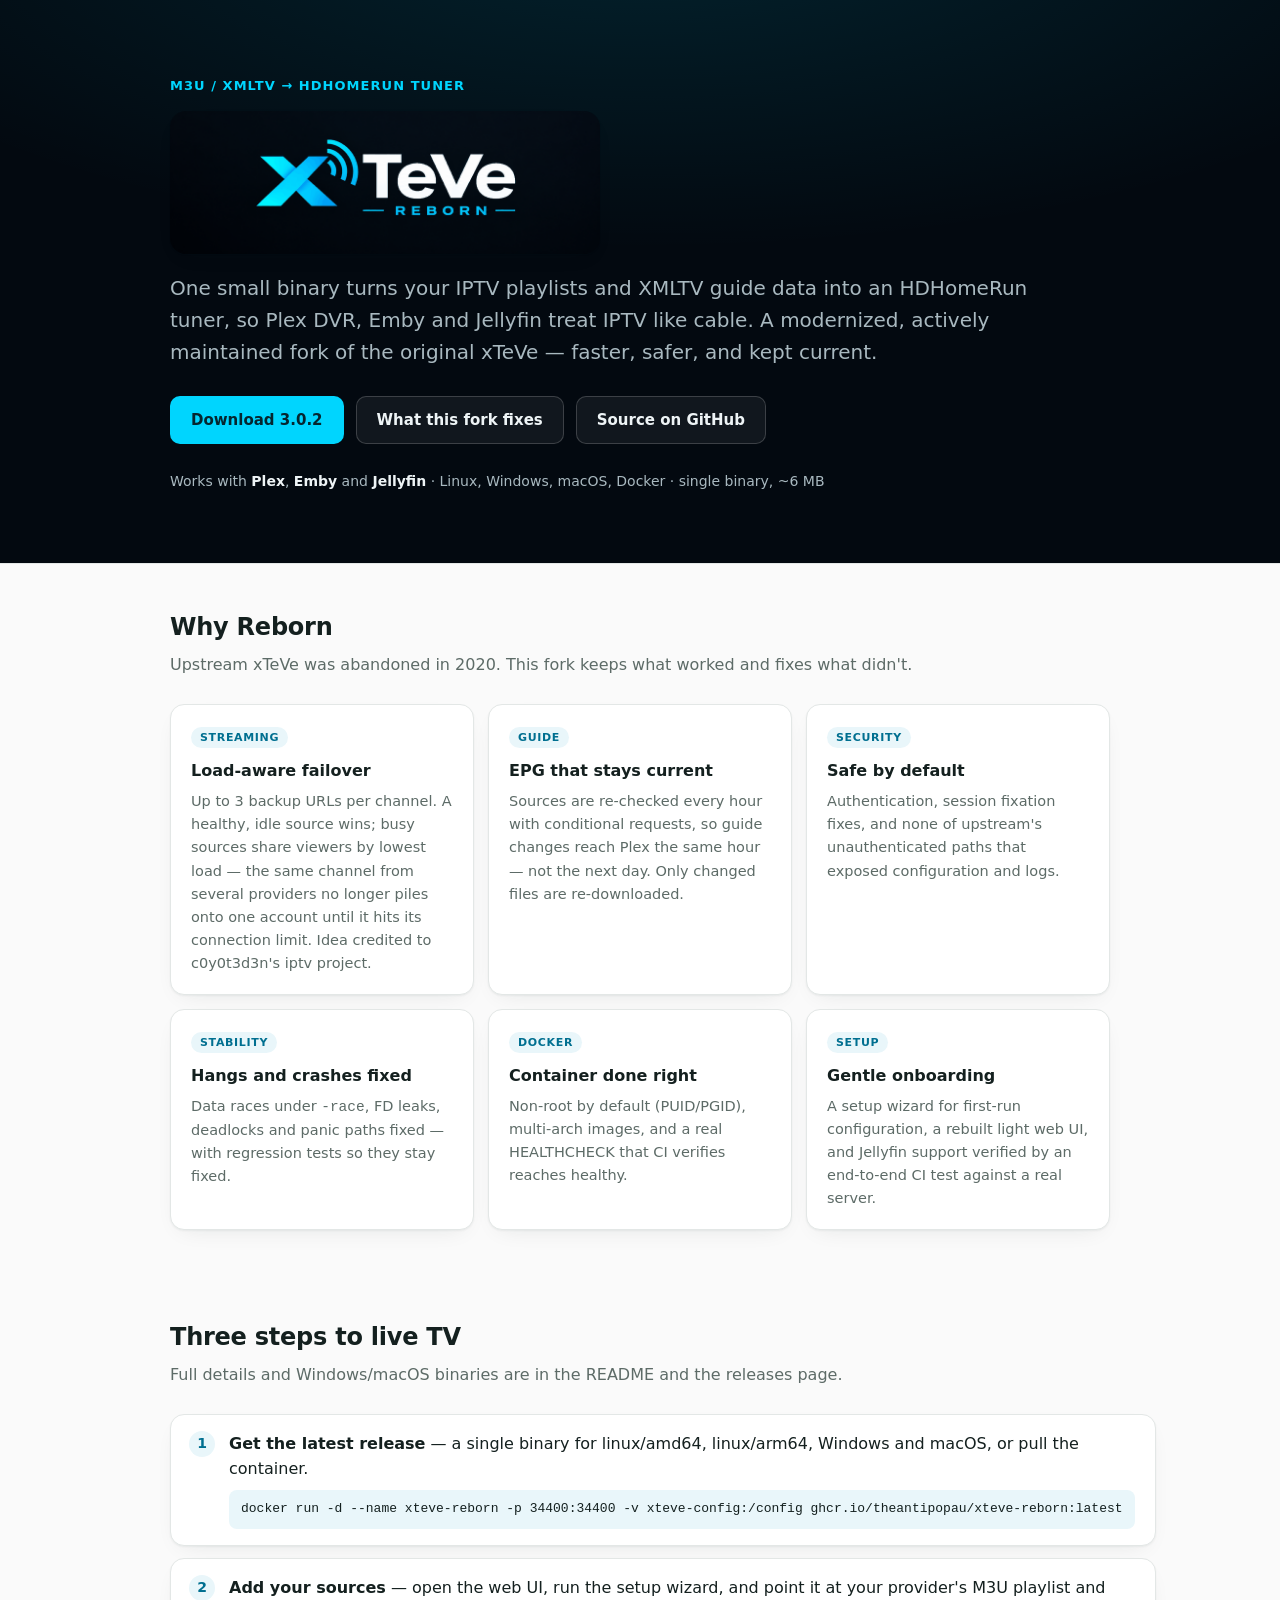
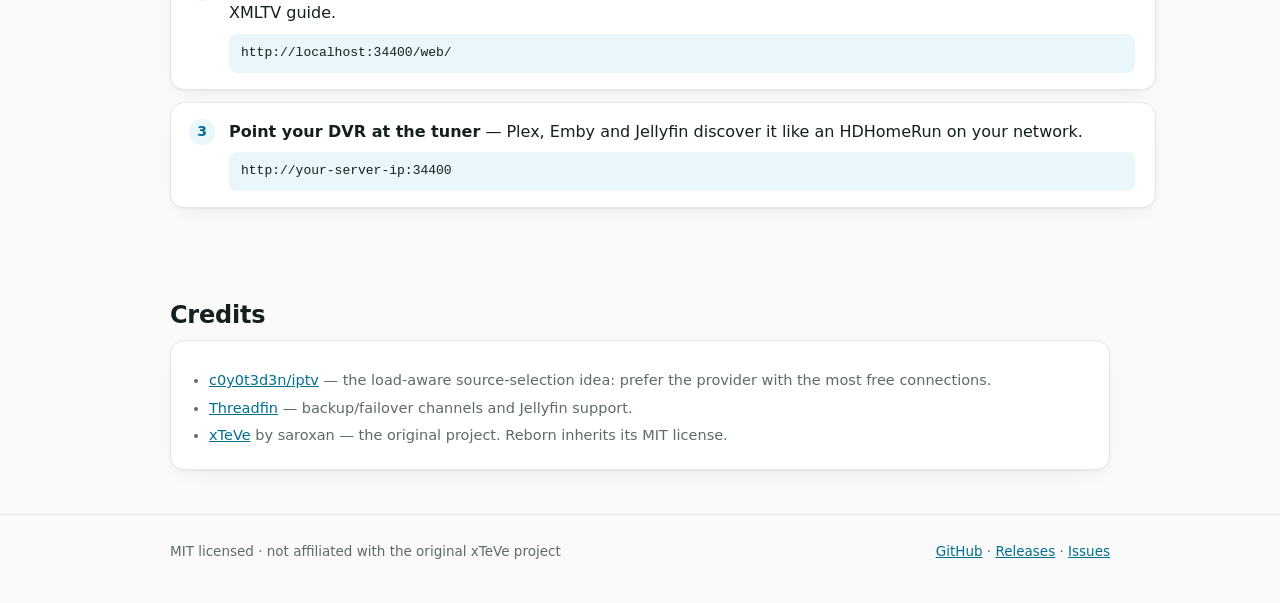
==== docs/index.html @ b5a09df3 "Add a project website, assert Docker health in CI, document the batch A self-contained static page u" ====
<!DOCTYPE html>
<html lang="en">
<head>
<meta charset="utf-8">
<meta name="viewport" content="width=device-width, initial-scale=1">
<title>xTeVe Reborn — IPTV tuner proxy for Plex, Emby &amp; Jellyfin</title>
<meta name="description" content="A modernized, actively maintained fork of xTeVe. Turns M3U playlists and XMLTV guide data into an HDHomeRun tuner for Plex DVR, Emby and Jellyfin Live TV.">
<link rel="icon" href="data:image/svg+xml,%3Csvg xmlns='http://www.w3.org/2000/svg' viewBox='0 0 32 32'%3E%3Crect width='32' height='32' rx='7' fill='%232e7d5b'/%3E%3Cpath d='M16 7a9 9 0 0 1 9 9h-3a6 6 0 0 0-6-6v-3zm0 5a4 4 0 0 1 4 4h-3a1 1 0 0 0-1-1v-3zm-1.5 4.5a1.5 1.5 0 1 1 3 0c0 .9-.6 1.3-1 1.8-.3.4-.5.9-.5 1.7h-1c0-1.1.3-1.7.7-2.2.3-.4.8-.8.8-1.3a1.5 1.5 0 0 0-2 0z' fill='%23fff'/%3E%3C/svg%3E">
<style>
  :root {
    --bg: #fafafa;
    --panel: #ffffff;
    --ink: #14201f;
    --muted: #5d6b67;
    --line: #e3e7e6;
    --accent: #006f90;
    --accent-bright: #00d5fe;
    --accent-ink: #05262f;
    --soft: #e9f6fa;
    --navy: #030910;
    --shadow: 0 1px 2px rgba(20, 32, 31, .05), 0 8px 24px -12px rgba(20, 32, 31, .12);
  }
  @media (prefers-color-scheme: dark) {
    :root {
      --bg: #0b1013;
      --panel: #131b1f;
      --ink: #e8ecea;
      --muted: #94a5a0;
      --line: #243137;
      --accent: #4ddcf9;
      --accent-bright: #00d5fe;
      --accent-ink: #062730;
      --soft: #10242b;
      --navy: #030910;
      --shadow: 0 1px 2px rgba(0, 0, 0, .4), 0 8px 24px -12px rgba(0, 0, 0, .5);
    }
  }
  * { box-sizing: border-box; }
  html { scroll-behavior: smooth; }
  body {
    margin: 0;
    font-family: system-ui, -apple-system, "Segoe UI", Roboto, sans-serif;
    background: var(--bg);
    color: var(--ink);
    line-height: 1.6;
  }
  .wrap { max-width: 980px; margin: 0 auto; padding: 0 20px; }
  a { color: var(--accent); }

  header.site {
    padding: 72px 0 56px;
    background:
      radial-gradient(900px 340px at 50% -90px, rgba(0, 213, 254, .13), transparent),
      var(--navy);
    border-bottom: 1px solid var(--line);
    color: #eef4f6;
  }
  header.site .kicker { color: var(--accent-bright); }
  header.site .lede { color: #a9b9c0; }
  header.site .clients { color: #a9b9c0; }
  header.site .clients strong { color: #eef4f6; }
  header.site .btn.ghost {
    background: rgba(255, 255, 255, .06);
    color: #eef4f6;
    border-color: rgba(255, 255, 255, .18);
  }
  .kicker {
    display: inline-block;
    font-size: 13px;
    letter-spacing: .08em;
    text-transform: uppercase;
    color: var(--accent);
    margin-bottom: 14px;
    font-weight: 600;
  }
  .logo-h1 { margin: 0 0 18px; }
  .logo { display: block; width: min(430px, 86vw); height: auto; border-radius: 16px; box-shadow: var(--shadow); }
  .lede { font-size: clamp(17px, 2.4vw, 20px); color: var(--muted); max-width: 46em; margin: 0 0 28px; }
  .cta { display: flex; flex-wrap: wrap; gap: 12px; }
  .btn {
    display: inline-block; padding: 11px 20px; border-radius: 10px;
    font-weight: 600; text-decoration: none; font-size: 15px;
    border: 1px solid var(--line);
  }
  .btn.primary { background: var(--accent-bright); color: var(--accent-ink); border-color: transparent; }
  .btn.primary:hover { filter: brightness(1.06); }
  .btn.ghost { background: var(--panel); color: var(--ink); }
  .btn:hover { transform: translateY(-1px); }
  .clients { margin-top: 26px; font-size: 14px; color: var(--muted); }
  .clients strong { color: var(--ink); }

  section { padding: 44px 0; }
  h2 { font-size: 24px; margin: 0 0 6px; letter-spacing: -.01em; }
  .sub { color: var(--muted); margin: 0 0 26px; }

  .grid { display: grid; grid-template-columns: repeat(auto-fit, minmax(270px, 1fr)); gap: 14px; }
  .card {
    background: var(--panel); border: 1px solid var(--line); border-radius: 14px;
    padding: 18px 20px; box-shadow: var(--shadow);
  }
  .card h3 { margin: 0 0 6px; font-size: 16px; }
  .card p { margin: 0; font-size: 14.5px; color: var(--muted); }
  .card .tag {
    display: inline-block; font-size: 11px; font-weight: 700; letter-spacing: .06em;
    text-transform: uppercase; color: var(--accent); background: var(--soft);
    border-radius: 999px; padding: 2px 9px; margin-bottom: 10px;
  }

  ol.steps { margin: 0; padding: 0; list-style: none; display: grid; gap: 12px; counter-reset: step; }
  ol.steps li {
    counter-increment: step; background: var(--panel); border: 1px solid var(--line);
    border-radius: 14px; padding: 16px 20px 16px 58px; position: relative; box-shadow: var(--shadow);
  }
  ol.steps li::before {
    content: counter(step); position: absolute; left: 18px; top: 16px;
    width: 26px; height: 26px; border-radius: 50%; background: var(--soft);
    color: var(--accent); font-weight: 700; font-size: 14px;
    display: grid; place-items: center;
  }
  ol.steps code {
    display: block; margin-top: 8px; padding: 9px 12px; border-radius: 8px;
    background: var(--soft); font-size: 13px; overflow-x: auto; white-space: pre;
    font-family: ui-monospace, SFMono-Regular, Menlo, Consolas, monospace;
  }

  .credits { font-size: 14.5px; color: var(--muted); }
  .credits ul { margin: 10px 0 0; padding-left: 18px; }
  .credits li { margin: 4px 0; }

  footer.site {
    border-top: 1px solid var(--line); padding: 26px 0 40px;
    font-size: 13.5px; color: var(--muted);
  }
  footer.site .wrap { display: flex; flex-wrap: wrap; gap: 12px; justify-content: space-between; }
</style>
</head>
<body>

<header class="site">
  <div class="wrap">
    <span class="kicker">M3U / XMLTV &rarr; HDHomeRun tuner</span>
    <h1 class="logo-h1"><img class="logo" src="[data-uri]" alt="xTeVe Reborn" width="880" height="294"></h1>
    <p class="lede">
      One small binary turns your IPTV playlists and XMLTV guide data into an HDHomeRun tuner,
      so Plex DVR, Emby and Jellyfin treat IPTV like cable. A modernized, actively maintained
      fork of the original xTeVe — faster, safer, and kept current.
    </p>
    <div class="cta">
      <a class="btn primary" href="https://github.com/theantipopau/xteve-reborn/releases">Download 3.0.2</a>
      <a class="btn ghost" href="https://github.com/theantipopau/xteve-reborn#highlights-what-this-fork-fixes-or-adds-over-upstream-xteve">What this fork fixes</a>
      <a class="btn ghost" href="https://github.com/theantipopau/xteve-reborn">Source on GitHub</a>
    </div>
    <p class="clients">Works with <strong>Plex</strong>, <strong>Emby</strong> and <strong>Jellyfin</strong> · Linux, Windows, macOS, Docker · single binary, ~6&nbsp;MB</p>
  </div>
</header>

<section id="features">
  <div class="wrap">
    <h2>Why Reborn</h2>
    <p class="sub">Upstream xTeVe was abandoned in 2020. This fork keeps what worked and fixes what didn't.</p>
    <div class="grid">
      <div class="card"><span class="tag">Streaming</span>
        <h3>Load-aware failover</h3>
        <p>Up to 3 backup URLs per channel. A healthy, idle source wins; busy sources share viewers by
        lowest load — the same channel from several providers no longer piles onto one account until
        it hits its connection limit. Idea credited to c0y0t3d3n's iptv project.</p>
      </div>
      <div class="card"><span class="tag">Guide</span>
        <h3>EPG that stays current</h3>
        <p>Sources are re-checked every hour with conditional requests, so guide changes reach Plex
        the same hour — not the next day. Only changed files are re-downloaded.</p>
      </div>
      <div class="card"><span class="tag">Security</span>
        <h3>Safe by default</h3>
        <p>Authentication, session fixation fixes, and none of upstream's unauthenticated paths that
        exposed configuration and logs.</p>
      </div>
      <div class="card"><span class="tag">Stability</span>
        <h3>Hangs and crashes fixed</h3>
        <p>Data races under <code>-race</code>, FD leaks, deadlocks and panic paths fixed — with
        regression tests so they stay fixed.</p>
      </div>
      <div class="card"><span class="tag">Docker</span>
        <h3>Container done right</h3>
        <p>Non-root by default (PUID/PGID), multi-arch images, and a real HEALTHCHECK that CI
        verifies reaches healthy.</p>
      </div>
      <div class="card"><span class="tag">Setup</span>
        <h3>Gentle onboarding</h3>
        <p>A setup wizard for first-run configuration, a rebuilt light web UI, and Jellyfin support
        verified by an end-to-end CI test against a real server.</p>
      </div>
    </div>
  </div>
</section>

<section id="quickstart">
  <div class="wrap">
    <h2>Three steps to live TV</h2>
    <p class="sub">Full details and Windows/macOS binaries are in the README and the releases page.</p>
    <ol class="steps">
      <li>
        <strong>Get the latest release</strong> — a single binary for linux/amd64, linux/arm64,
        Windows and macOS, or pull the container.
        <code>docker run -d --name xteve-reborn -p 34400:34400 -v xteve-config:/config ghcr.io/theantipopau/xteve-reborn:latest</code>
      </li>
      <li>
        <strong>Add your sources</strong> — open the web UI, run the setup wizard, and point it at
        your provider's M3U playlist and XMLTV guide.
        <code>http://localhost:34400/web/</code>
      </li>
      <li>
        <strong>Point your DVR at the tuner</strong> — Plex, Emby and Jellyfin discover it like an
        HDHomeRun on your network.
        <code>http://your-server-ip:34400</code>
      </li>
    </ol>
  </div>
</section>

<section id="credits">
  <div class="wrap">
    <h2>Credits</h2>
    <div class="credits card">
      <ul>
        <li><a href="https://github.com/c0y0t3d3n/iptv">c0y0t3d3n/iptv</a> — the load-aware
          source-selection idea: prefer the provider with the most free connections.</li>
        <li><a href="https://github.com/Threadfin/Threadfin">Threadfin</a> — backup/failover
          channels and Jellyfin support.</li>
        <li><a href="https://github.com/xteve-project/xteve">xTeVe</a> by saroxan — the original
          project. Reborn inherits its MIT license.</li>
      </ul>
    </div>
  </div>
</section>

<footer class="site">
  <div class="wrap">
    <span>MIT licensed · not affiliated with the original xTeVe project</span>
    <span><a href="https://github.com/theantipopau/xteve-reborn">GitHub</a> ·
      <a href="https://github.com/theantipopau/xteve-reborn/releases">Releases</a> ·
      <a href="https://github.com/theantipopau/xteve-reborn/issues">Issues</a></span>
  </div>
</footer>

</body>
</html>
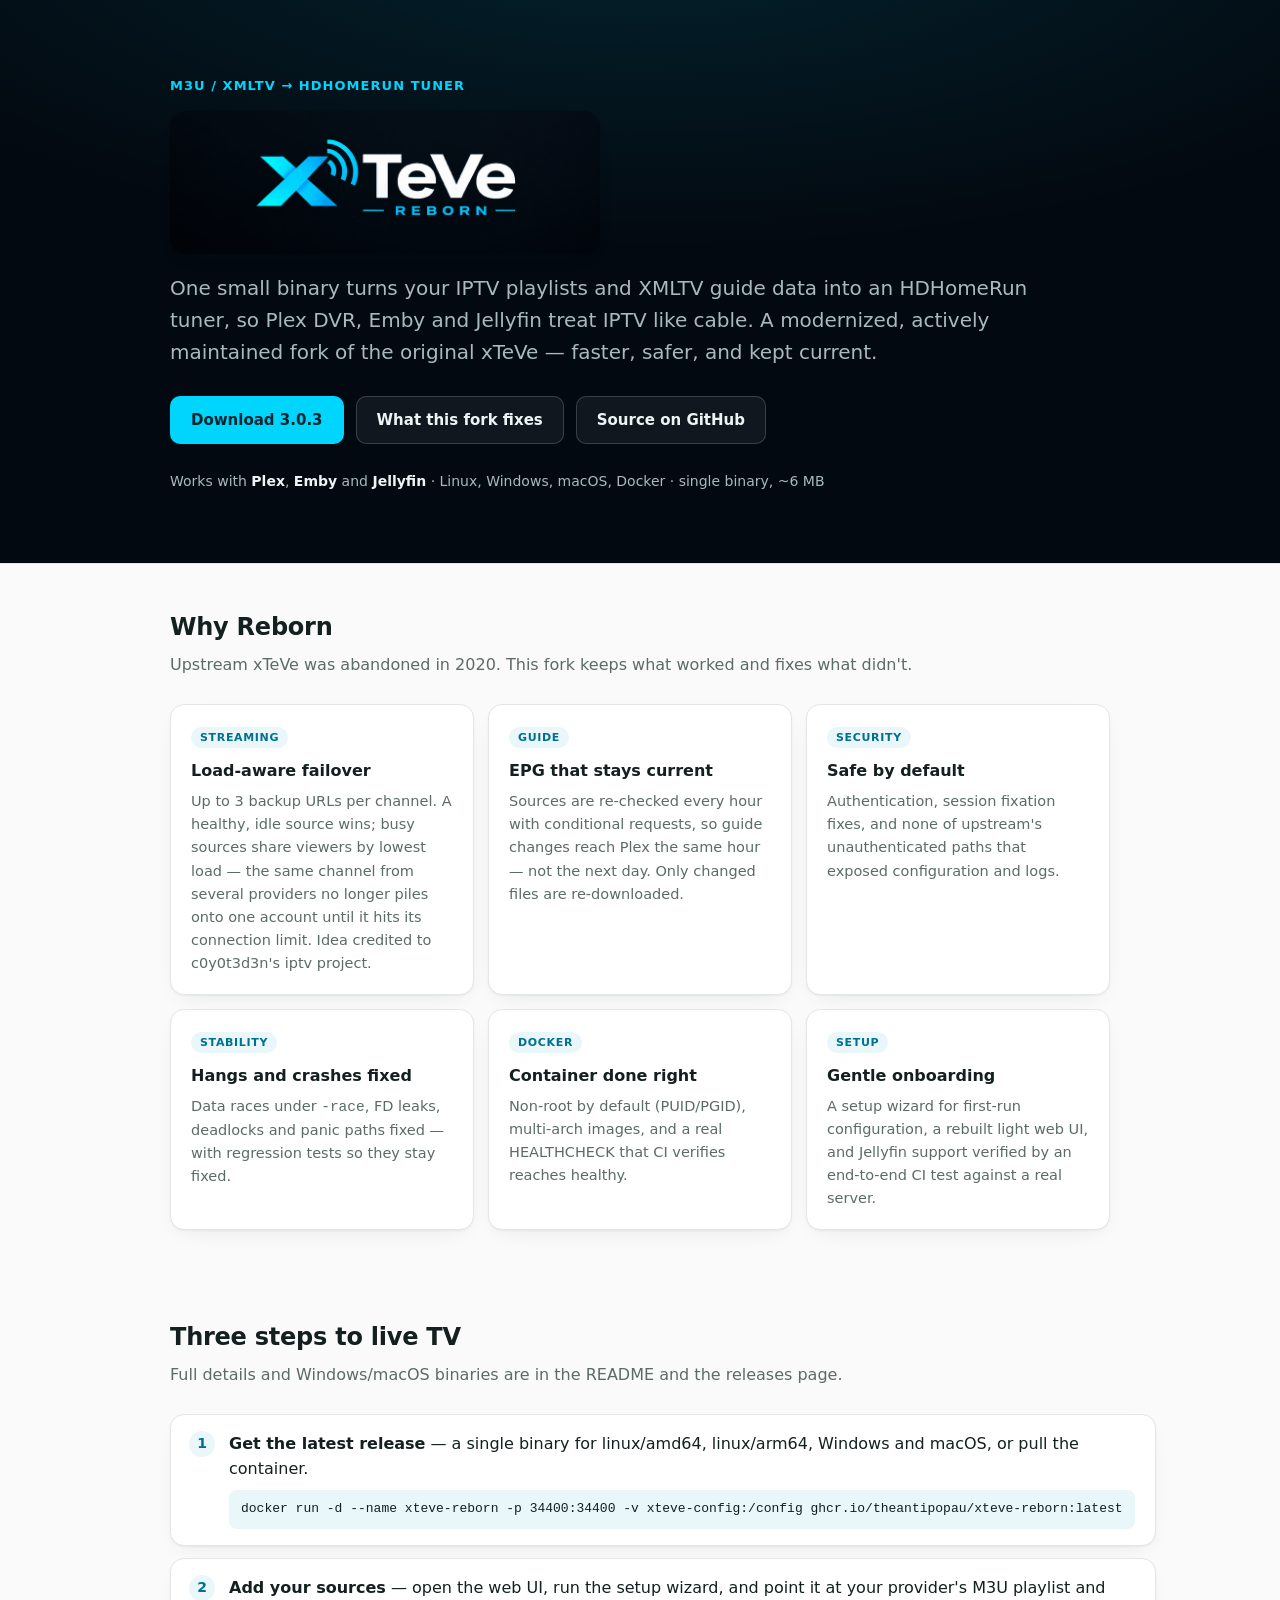
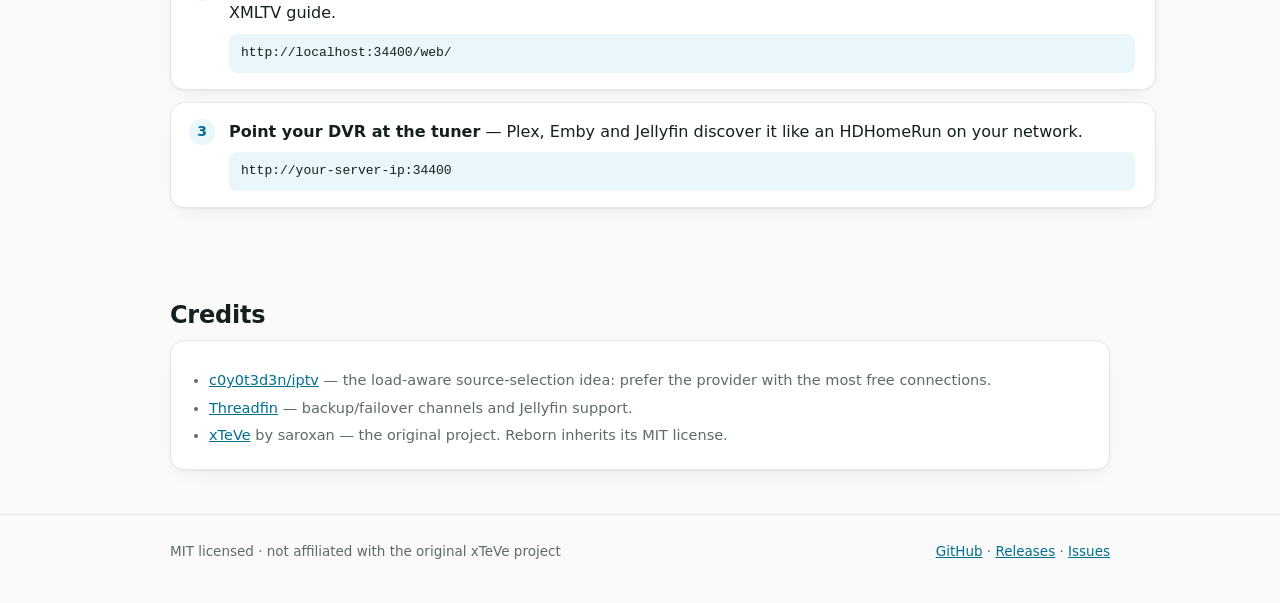
==== commit ae550b7d: "3.0.3: auto-fill backups across providers, stream-coverage E2E, release prep One dashboard action fi" ====
--- a/docs/index.html
+++ b/docs/index.html
@@ -146,7 +146,7 @@
       fork of the original xTeVe — faster, safer, and kept current.
     </p>
     <div class="cta">
-      <a class="btn primary" href="https://github.com/theantipopau/xteve-reborn/releases">Download 3.0.2</a>
+      <a class="btn primary" href="https://github.com/theantipopau/xteve-reborn/releases">Download 3.0.3</a>
       <a class="btn ghost" href="https://github.com/theantipopau/xteve-reborn#highlights-what-this-fork-fixes-or-adds-over-upstream-xteve">What this fork fixes</a>
       <a class="btn ghost" href="https://github.com/theantipopau/xteve-reborn">Source on GitHub</a>
     </div>
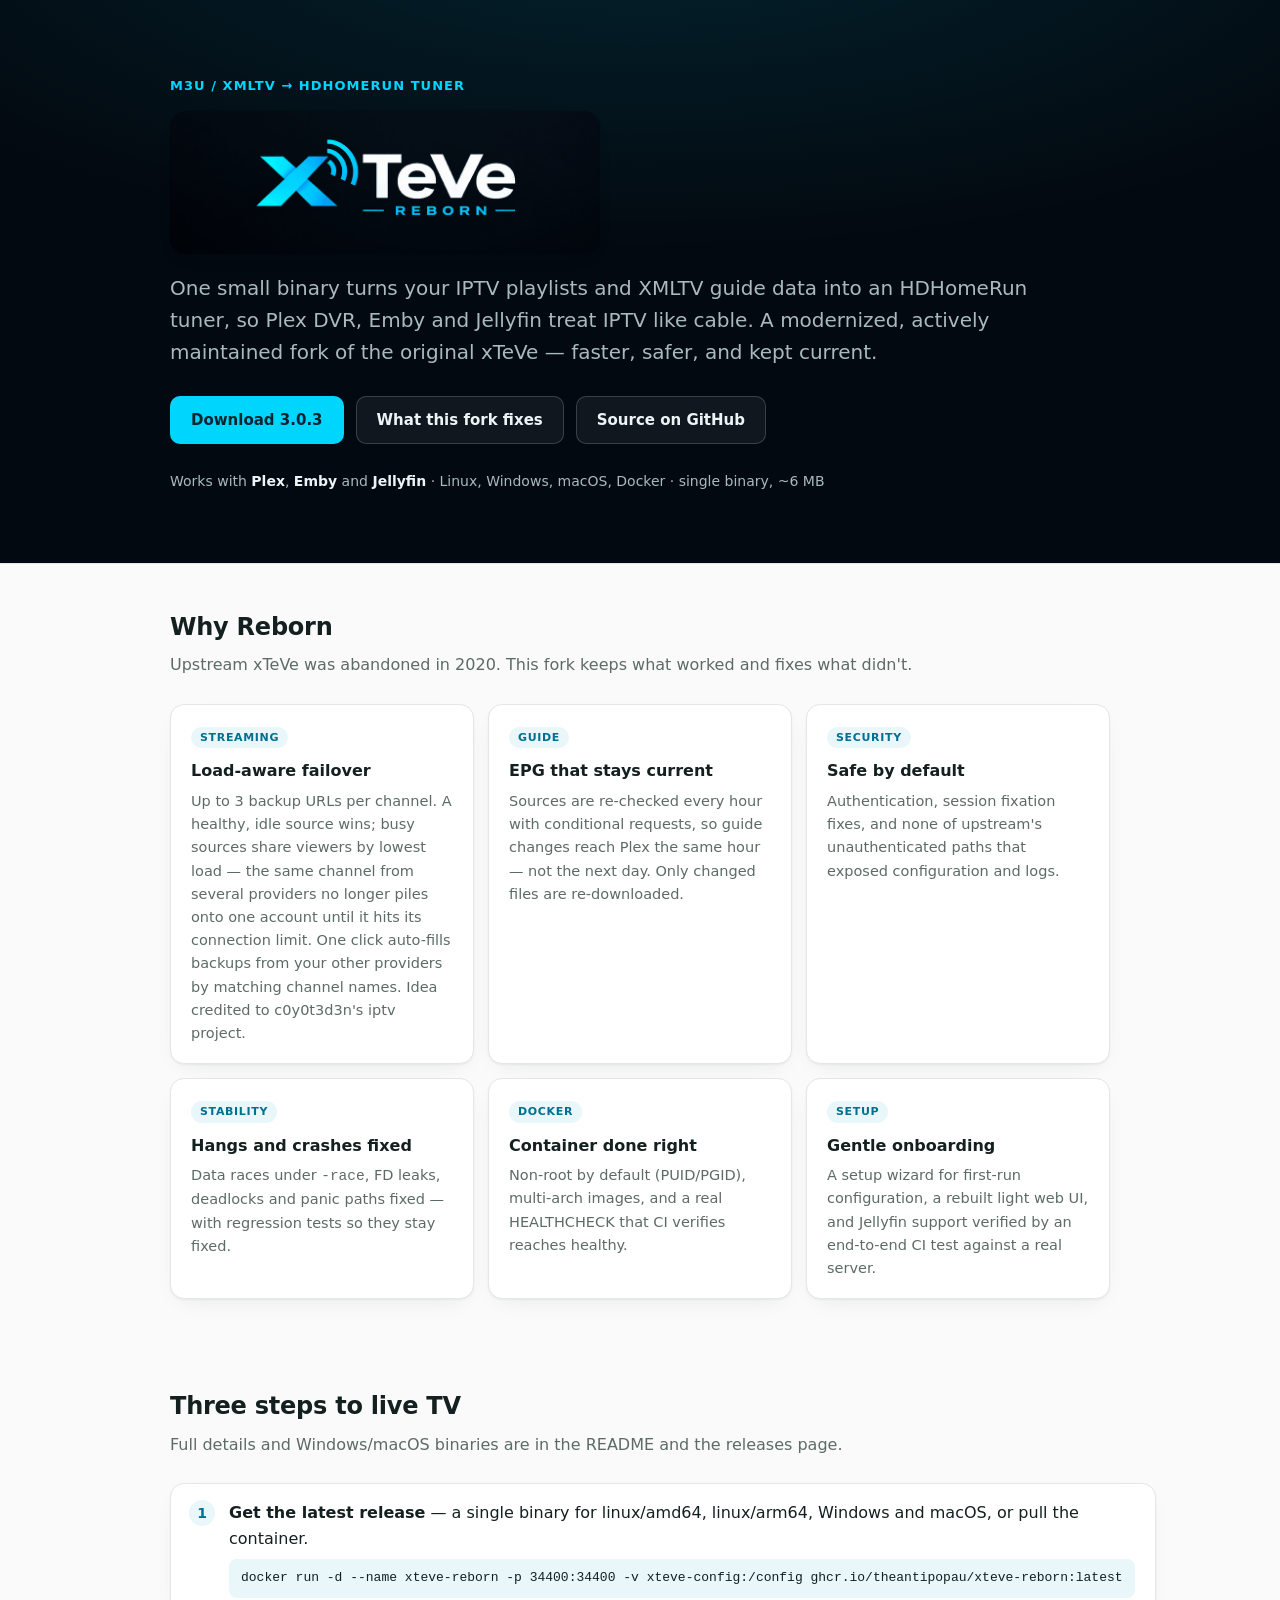
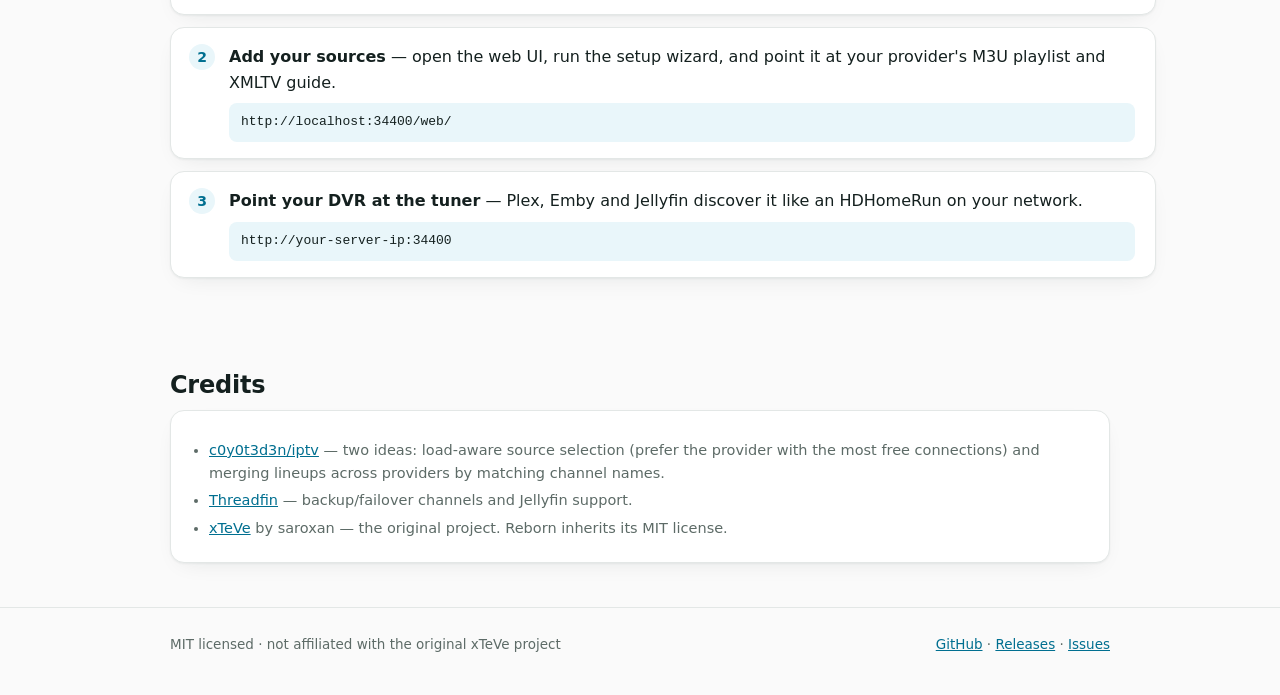
==== commit 625990c2: "Mark 3.0.3 released in the changelog, widen the c0y0t3d3n credit The changelog section now records t" ====
--- a/docs/index.html
+++ b/docs/index.html
@@ -163,7 +163,8 @@
         <h3>Load-aware failover</h3>
         <p>Up to 3 backup URLs per channel. A healthy, idle source wins; busy sources share viewers by
         lowest load — the same channel from several providers no longer piles onto one account until
-        it hits its connection limit. Idea credited to c0y0t3d3n's iptv project.</p>
+        it hits its connection limit. One click auto-fills backups from your other providers by
+        matching channel names. Idea credited to c0y0t3d3n's iptv project.</p>
       </div>
       <div class="card"><span class="tag">Guide</span>
         <h3>EPG that stays current</h3>
@@ -223,8 +224,9 @@
     <h2>Credits</h2>
     <div class="credits card">
       <ul>
-        <li><a href="https://github.com/c0y0t3d3n/iptv">c0y0t3d3n/iptv</a> — the load-aware
-          source-selection idea: prefer the provider with the most free connections.</li>
+        <li><a href="https://github.com/c0y0t3d3n/iptv">c0y0t3d3n/iptv</a> — two ideas: load-aware
+          source selection (prefer the provider with the most free connections) and merging lineups
+          across providers by matching channel names.</li>
         <li><a href="https://github.com/Threadfin/Threadfin">Threadfin</a> — backup/failover
           channels and Jellyfin support.</li>
         <li><a href="https://github.com/xteve-project/xteve">xTeVe</a> by saroxan — the original
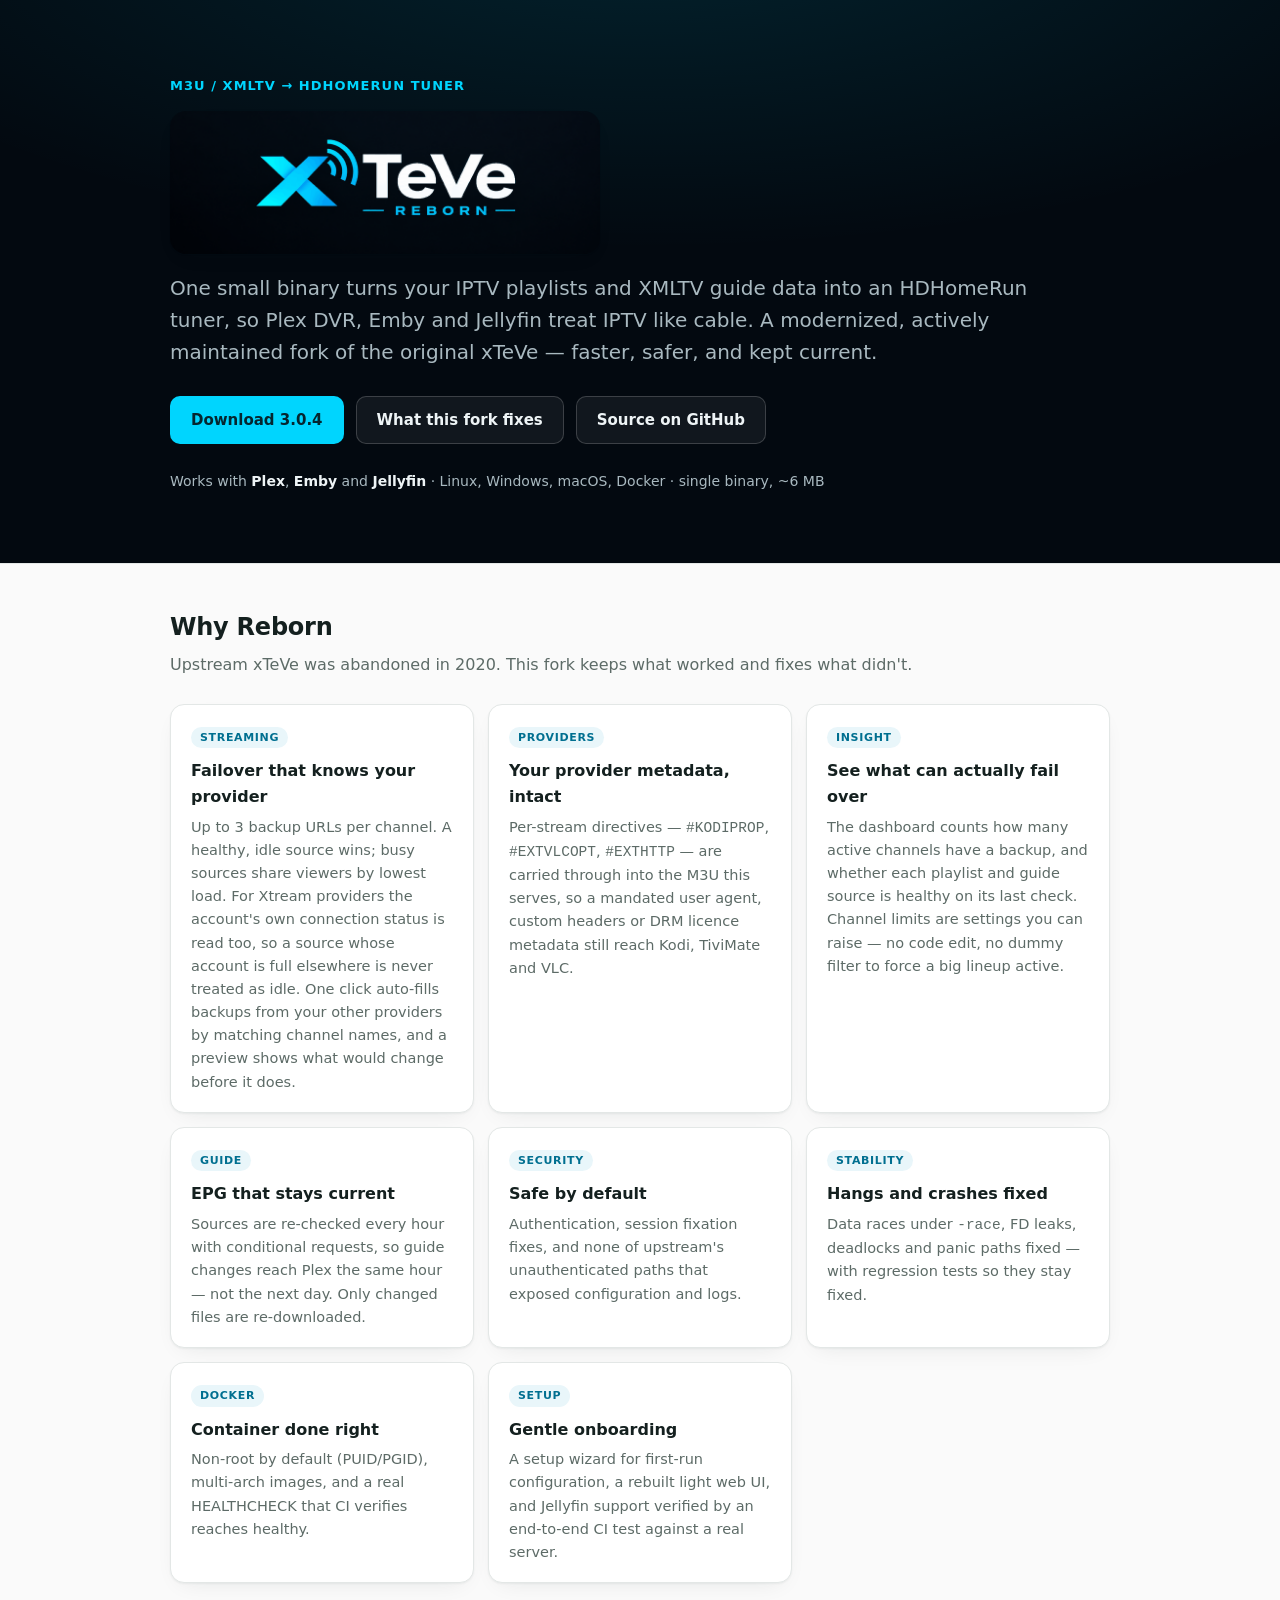
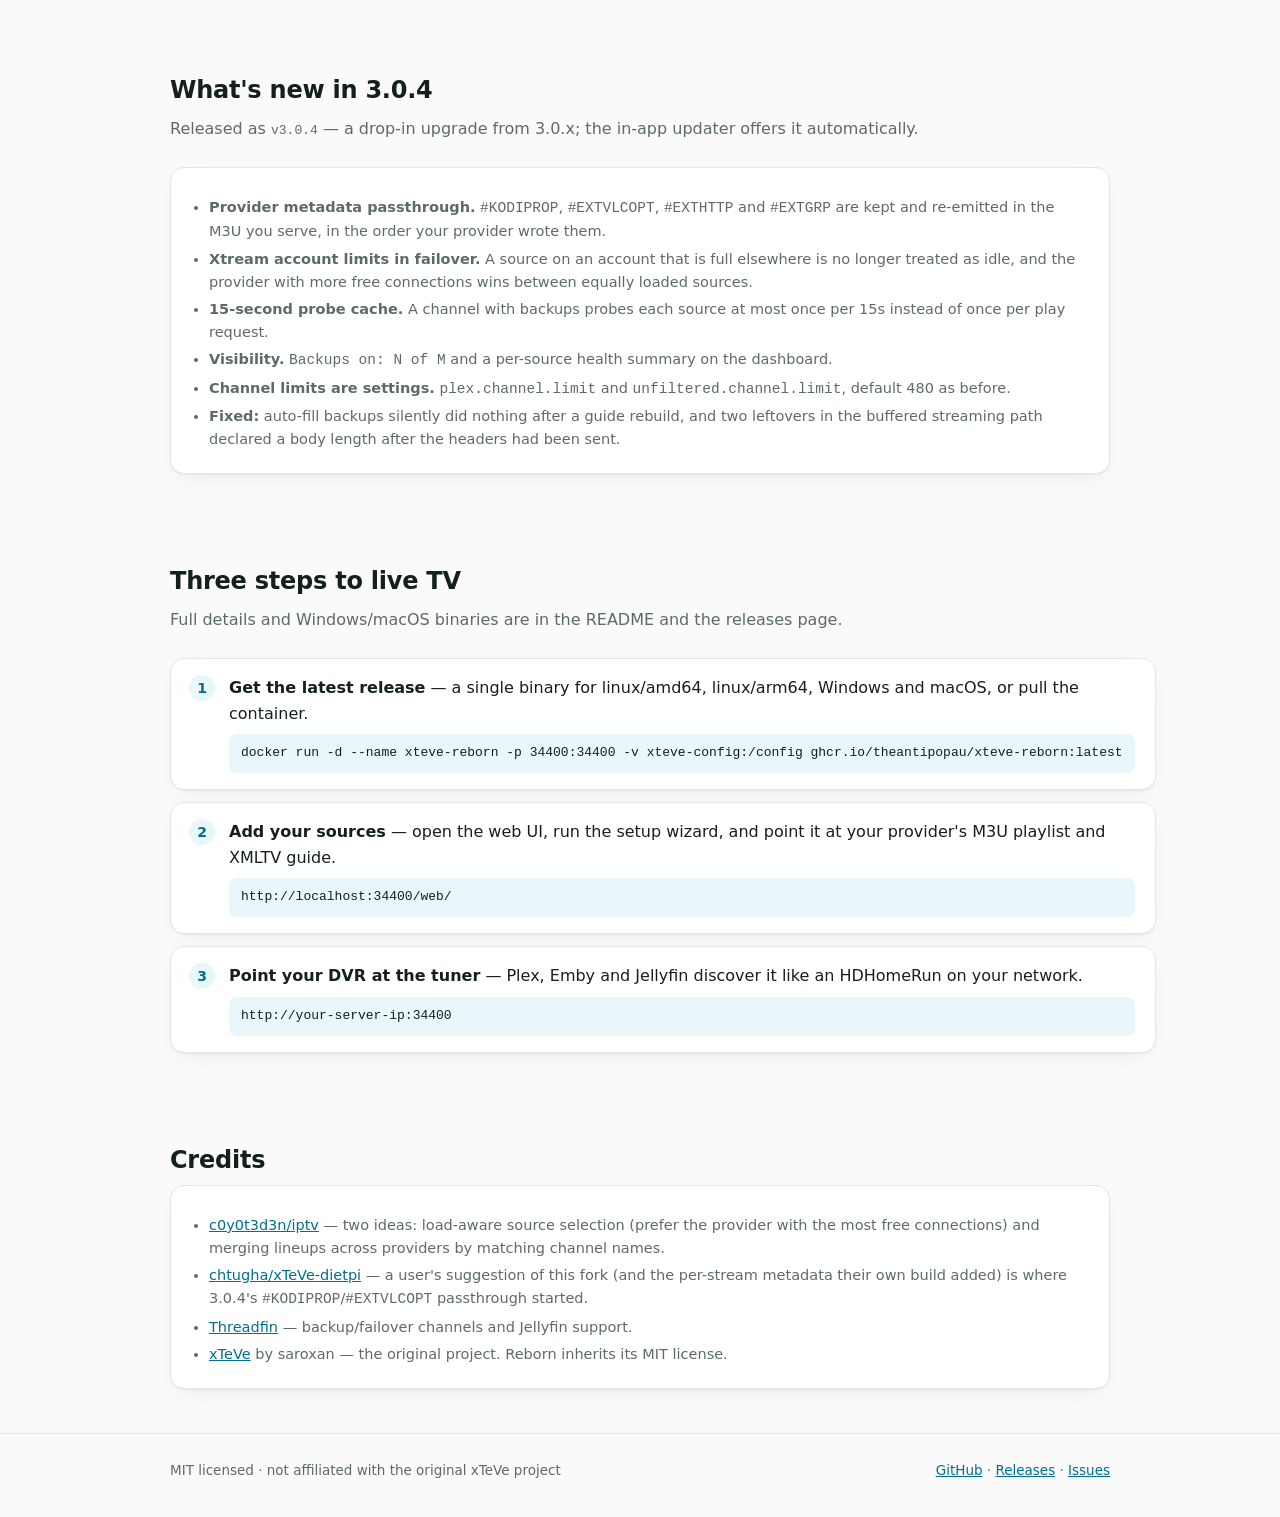
==== commit 1b1b3ce5: "3.0.4: provider metadata passthrough, Xtream-aware failover, visibility Per-stream directives (#KODI" ====
--- a/docs/index.html
+++ b/docs/index.html
@@ -146,7 +146,7 @@
       fork of the original xTeVe — faster, safer, and kept current.
     </p>
     <div class="cta">
-      <a class="btn primary" href="https://github.com/theantipopau/xteve-reborn/releases">Download 3.0.3</a>
+      <a class="btn primary" href="https://github.com/theantipopau/xteve-reborn/releases/latest">Download 3.0.4</a>
       <a class="btn ghost" href="https://github.com/theantipopau/xteve-reborn#highlights-what-this-fork-fixes-or-adds-over-upstream-xteve">What this fork fixes</a>
       <a class="btn ghost" href="https://github.com/theantipopau/xteve-reborn">Source on GitHub</a>
     </div>
@@ -160,11 +160,23 @@
     <p class="sub">Upstream xTeVe was abandoned in 2020. This fork keeps what worked and fixes what didn't.</p>
     <div class="grid">
       <div class="card"><span class="tag">Streaming</span>
-        <h3>Load-aware failover</h3>
+        <h3>Failover that knows your provider</h3>
         <p>Up to 3 backup URLs per channel. A healthy, idle source wins; busy sources share viewers by
-        lowest load — the same channel from several providers no longer piles onto one account until
-        it hits its connection limit. One click auto-fills backups from your other providers by
-        matching channel names. Idea credited to c0y0t3d3n's iptv project.</p>
+        lowest load. For Xtream providers the account's own connection status is read too, so a source
+        whose account is full elsewhere is never treated as idle. One click auto-fills backups from your
+        other providers by matching channel names, and a preview shows what would change before it does.</p>
+      </div>
+      <div class="card"><span class="tag">Providers</span>
+        <h3>Your provider metadata, intact</h3>
+        <p>Per-stream directives — <code>#KODIPROP</code>, <code>#EXTVLCOPT</code>,
+        <code>#EXTHTTP</code> — are carried through into the M3U this serves, so a mandated user agent,
+        custom headers or DRM licence metadata still reach Kodi, TiviMate and VLC.</p>
+      </div>
+      <div class="card"><span class="tag">Insight</span>
+        <h3>See what can actually fail over</h3>
+        <p>The dashboard counts how many active channels have a backup, and whether each playlist and
+        guide source is healthy on its last check. Channel limits are settings you can raise — no code
+        edit, no dummy filter to force a big lineup active.</p>
       </div>
       <div class="card"><span class="tag">Guide</span>
         <h3>EPG that stays current</h3>
@@ -191,6 +203,33 @@
         <p>A setup wizard for first-run configuration, a rebuilt light web UI, and Jellyfin support
         verified by an end-to-end CI test against a real server.</p>
       </div>
+    </div>
+  </div>
+</section>
+
+<section id="whatsnew">
+  <div class="wrap">
+    <h2>What's new in 3.0.4</h2>
+    <p class="sub">Released as <code>v3.0.4</code> — a drop-in upgrade from 3.0.x; the in-app updater offers
+    it automatically.</p>
+    <div class="credits card">
+      <ul>
+        <li><strong>Provider metadata passthrough.</strong> <code>#KODIPROP</code>,
+          <code>#EXTVLCOPT</code>, <code>#EXTHTTP</code> and <code>#EXTGRP</code> are kept and
+          re-emitted in the M3U you serve, in the order your provider wrote them.</li>
+        <li><strong>Xtream account limits in failover.</strong> A source on an account that is full
+          elsewhere is no longer treated as idle, and the provider with more free connections wins
+          between equally loaded sources.</li>
+        <li><strong>15-second probe cache.</strong> A channel with backups probes each source at most
+          once per 15s instead of once per play request.</li>
+        <li><strong>Visibility.</strong> <code>Backups on: N of M</code> and a per-source health
+          summary on the dashboard.</li>
+        <li><strong>Channel limits are settings.</strong> <code>plex.channel.limit</code> and
+          <code>unfiltered.channel.limit</code>, default 480 as before.</li>
+        <li><strong>Fixed:</strong> auto-fill backups silently did nothing after a guide rebuild, and
+          two leftovers in the buffered streaming path declared a body length after the headers had
+          been sent.</li>
+      </ul>
     </div>
   </div>
 </section>
@@ -227,6 +266,9 @@
         <li><a href="https://github.com/c0y0t3d3n/iptv">c0y0t3d3n/iptv</a> — two ideas: load-aware
           source selection (prefer the provider with the most free connections) and merging lineups
           across providers by matching channel names.</li>
+        <li><a href="https://github.com/chtugha/xTeVe-dietpi">chtugha/xTeVe-dietpi</a> — a user's
+          suggestion of this fork (and the per-stream metadata their own build added) is where 3.0.4's
+          <code>#KODIPROP</code>/<code>#EXTVLCOPT</code> passthrough started.</li>
         <li><a href="https://github.com/Threadfin/Threadfin">Threadfin</a> — backup/failover
           channels and Jellyfin support.</li>
         <li><a href="https://github.com/xteve-project/xteve">xTeVe</a> by saroxan — the original
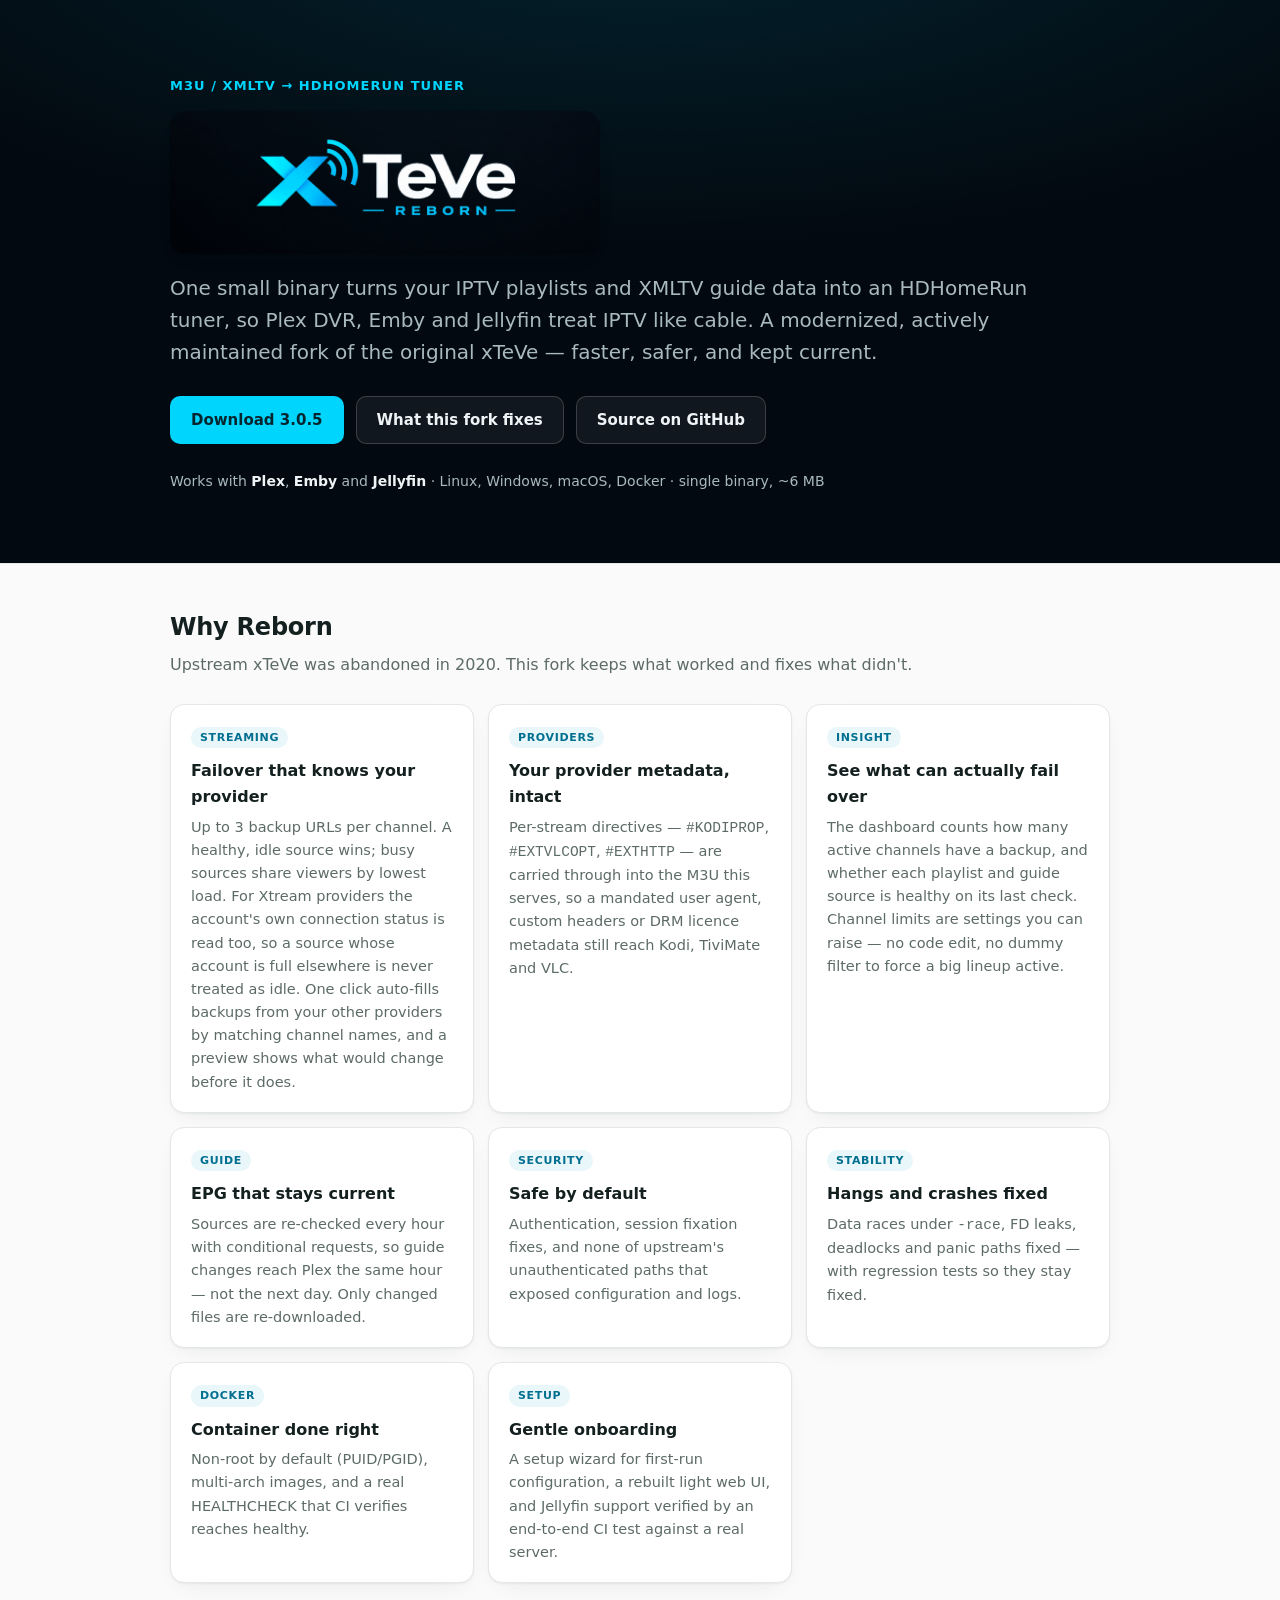
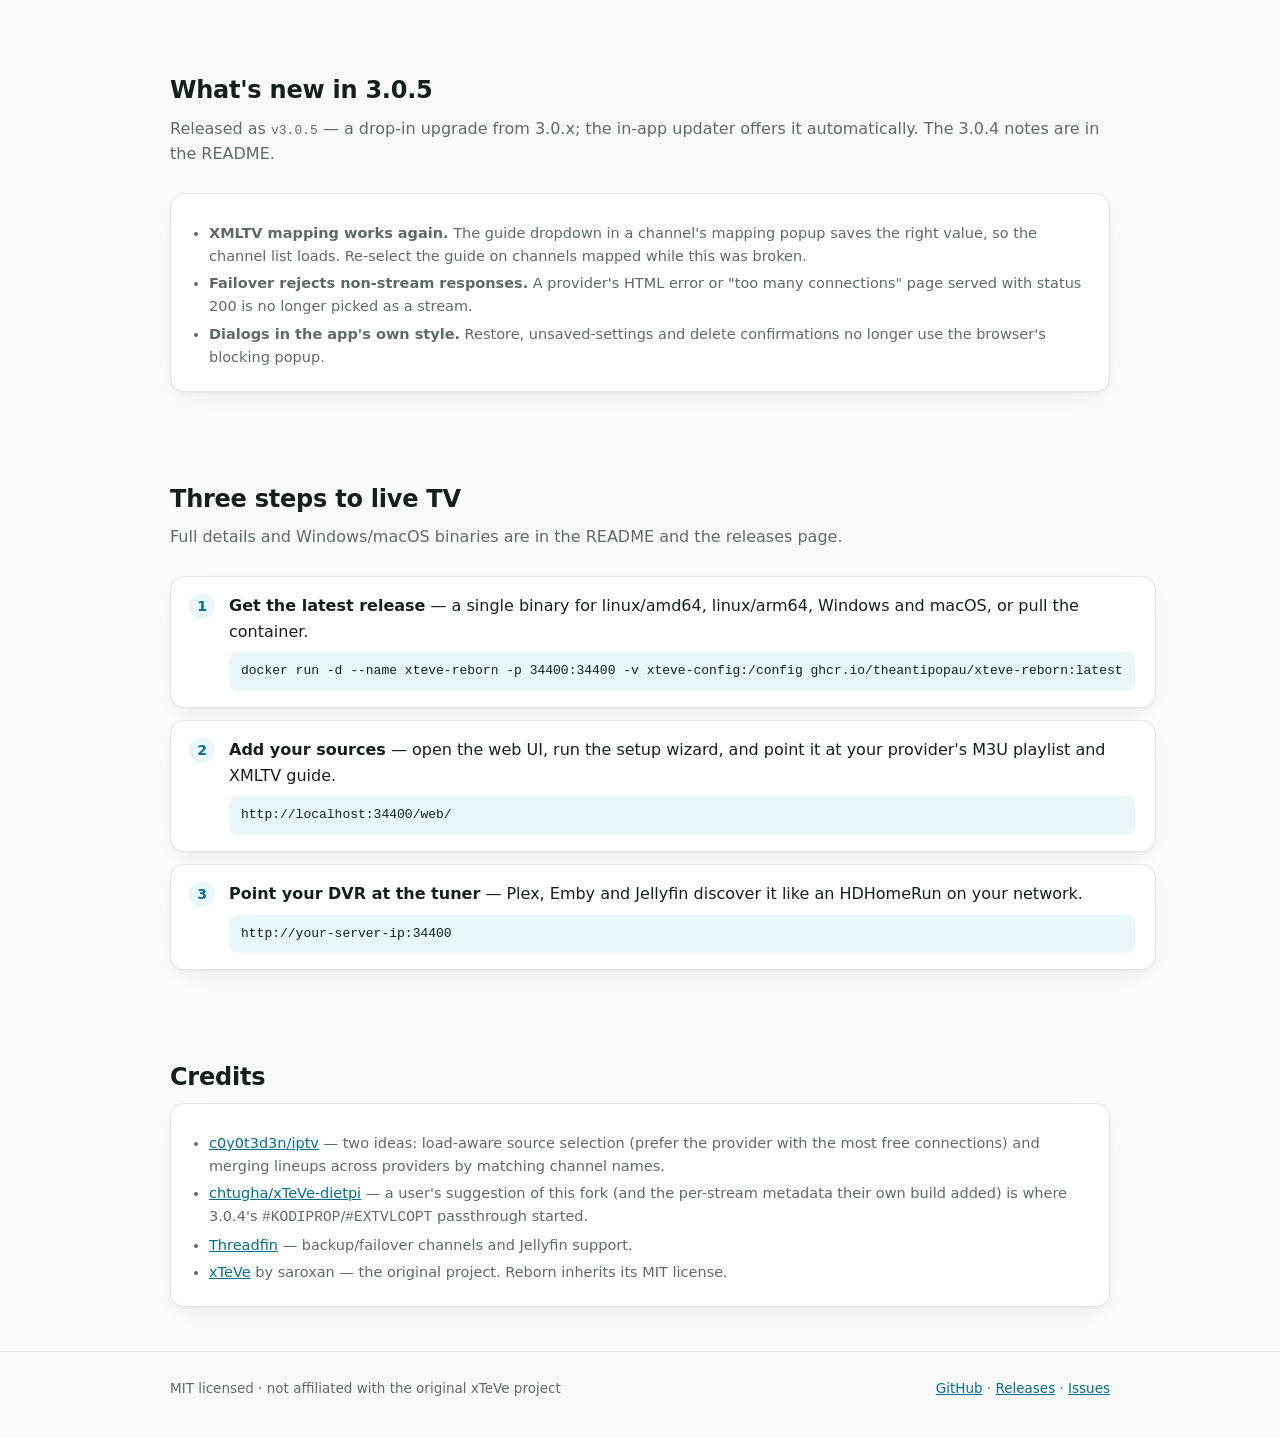
==== commit 92401f3c: "3.0.5: fix startup exit on a broken playlist, XMLTV slice, dialogs, source drift - A playlist that c" ====
--- a/docs/index.html
+++ b/docs/index.html
@@ -146,7 +146,7 @@
       fork of the original xTeVe — faster, safer, and kept current.
     </p>
     <div class="cta">
-      <a class="btn primary" href="https://github.com/theantipopau/xteve-reborn/releases/latest">Download 3.0.4</a>
+      <a class="btn primary" href="https://github.com/theantipopau/xteve-reborn/releases/latest">Download 3.0.5</a>
       <a class="btn ghost" href="https://github.com/theantipopau/xteve-reborn#highlights-what-this-fork-fixes-or-adds-over-upstream-xteve">What this fork fixes</a>
       <a class="btn ghost" href="https://github.com/theantipopau/xteve-reborn">Source on GitHub</a>
     </div>
@@ -209,26 +209,18 @@
 
 <section id="whatsnew">
   <div class="wrap">
-    <h2>What's new in 3.0.4</h2>
-    <p class="sub">Released as <code>v3.0.4</code> — a drop-in upgrade from 3.0.x; the in-app updater offers
-    it automatically.</p>
+    <h2>What's new in 3.0.5</h2>
+    <p class="sub">Released as <code>v3.0.5</code> — a drop-in upgrade from 3.0.x; the in-app updater offers
+    it automatically. The 3.0.4 notes are in the README.</p>
     <div class="credits card">
       <ul>
-        <li><strong>Provider metadata passthrough.</strong> <code>#KODIPROP</code>,
-          <code>#EXTVLCOPT</code>, <code>#EXTHTTP</code> and <code>#EXTGRP</code> are kept and
-          re-emitted in the M3U you serve, in the order your provider wrote them.</li>
-        <li><strong>Xtream account limits in failover.</strong> A source on an account that is full
-          elsewhere is no longer treated as idle, and the provider with more free connections wins
-          between equally loaded sources.</li>
-        <li><strong>15-second probe cache.</strong> A channel with backups probes each source at most
-          once per 15s instead of once per play request.</li>
-        <li><strong>Visibility.</strong> <code>Backups on: N of M</code> and a per-source health
-          summary on the dashboard.</li>
-        <li><strong>Channel limits are settings.</strong> <code>plex.channel.limit</code> and
-          <code>unfiltered.channel.limit</code>, default 480 as before.</li>
-        <li><strong>Fixed:</strong> auto-fill backups silently did nothing after a guide rebuild, and
-          two leftovers in the buffered streaming path declared a body length after the headers had
-          been sent.</li>
+        <li><strong>XMLTV mapping works again.</strong> The guide dropdown in a channel's mapping popup
+          saves the right value, so the channel list loads. Re-select the guide on channels mapped
+          while this was broken.</li>
+        <li><strong>Failover rejects non-stream responses.</strong> A provider's HTML error or
+          "too many connections" page served with status 200 is no longer picked as a stream.</li>
+        <li><strong>Dialogs in the app's own style.</strong> Restore, unsaved-settings and delete
+          confirmations no longer use the browser's blocking popup.</li>
       </ul>
     </div>
   </div>
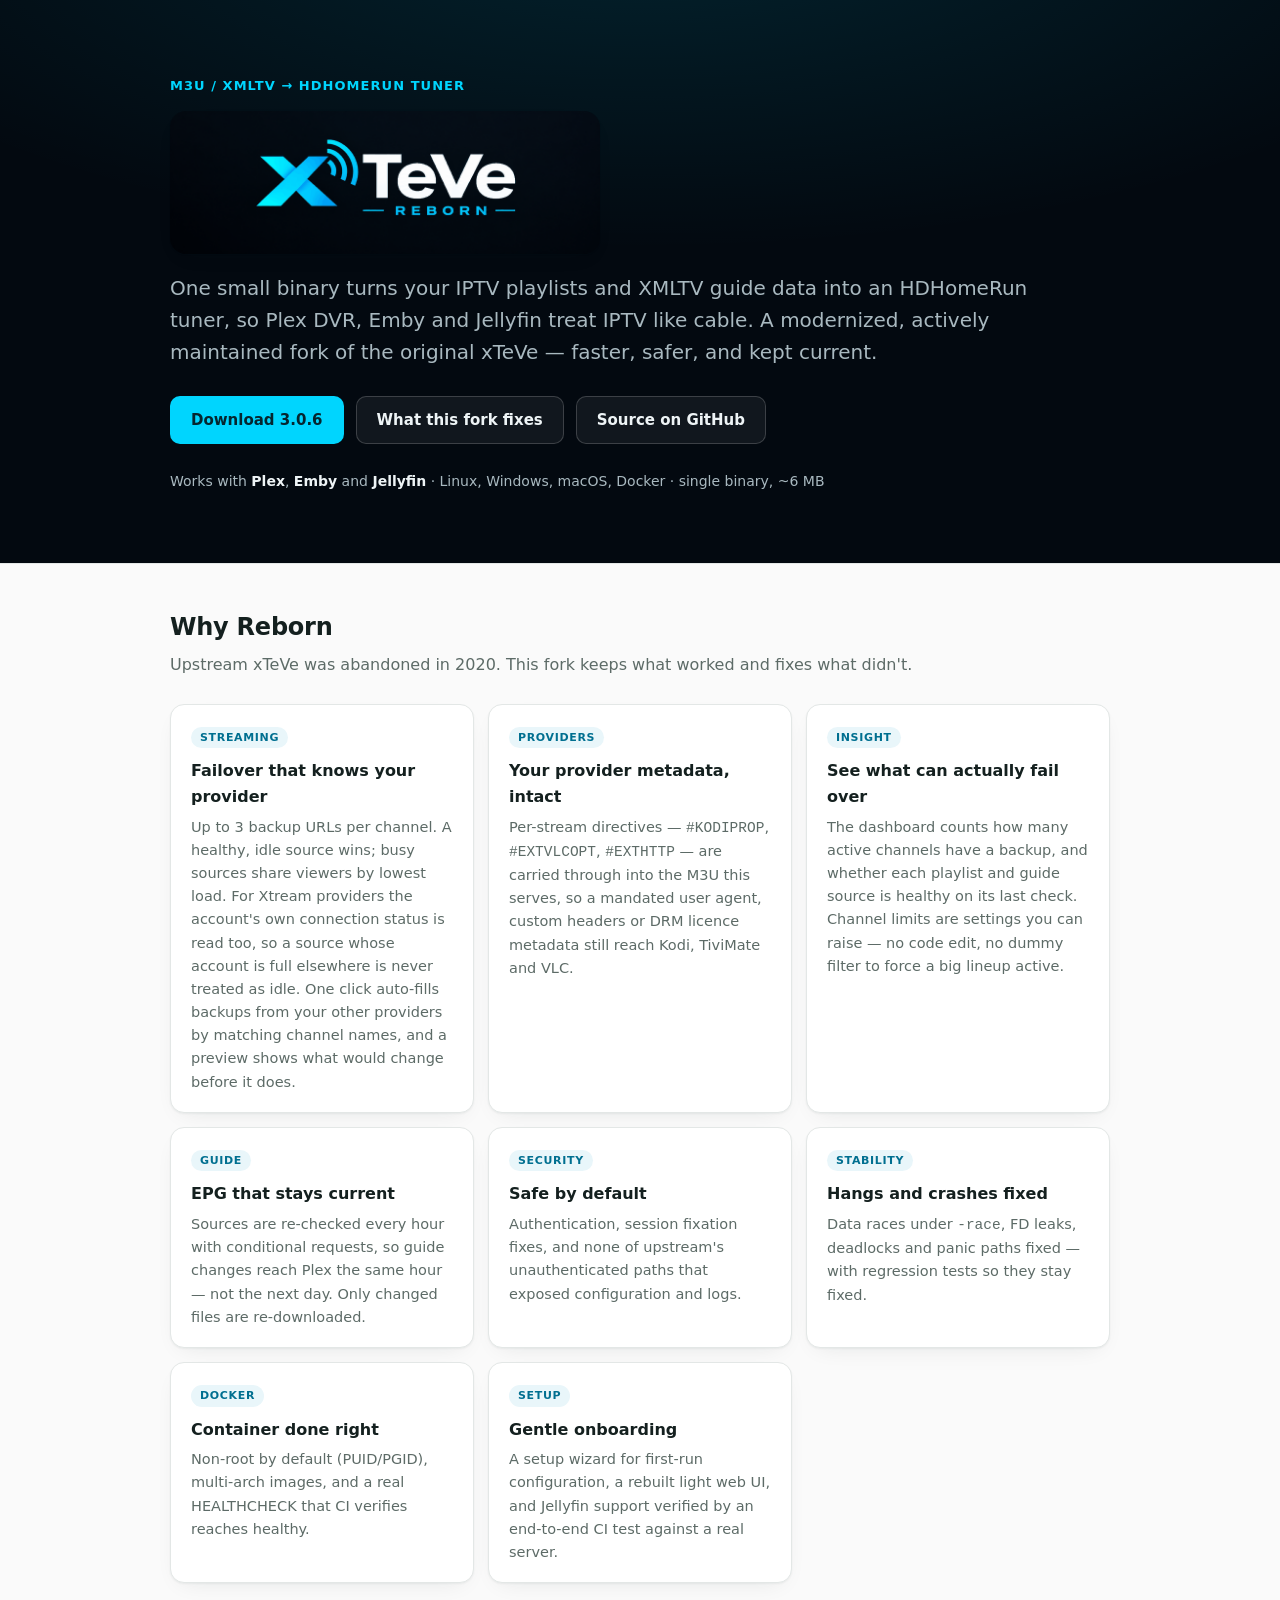
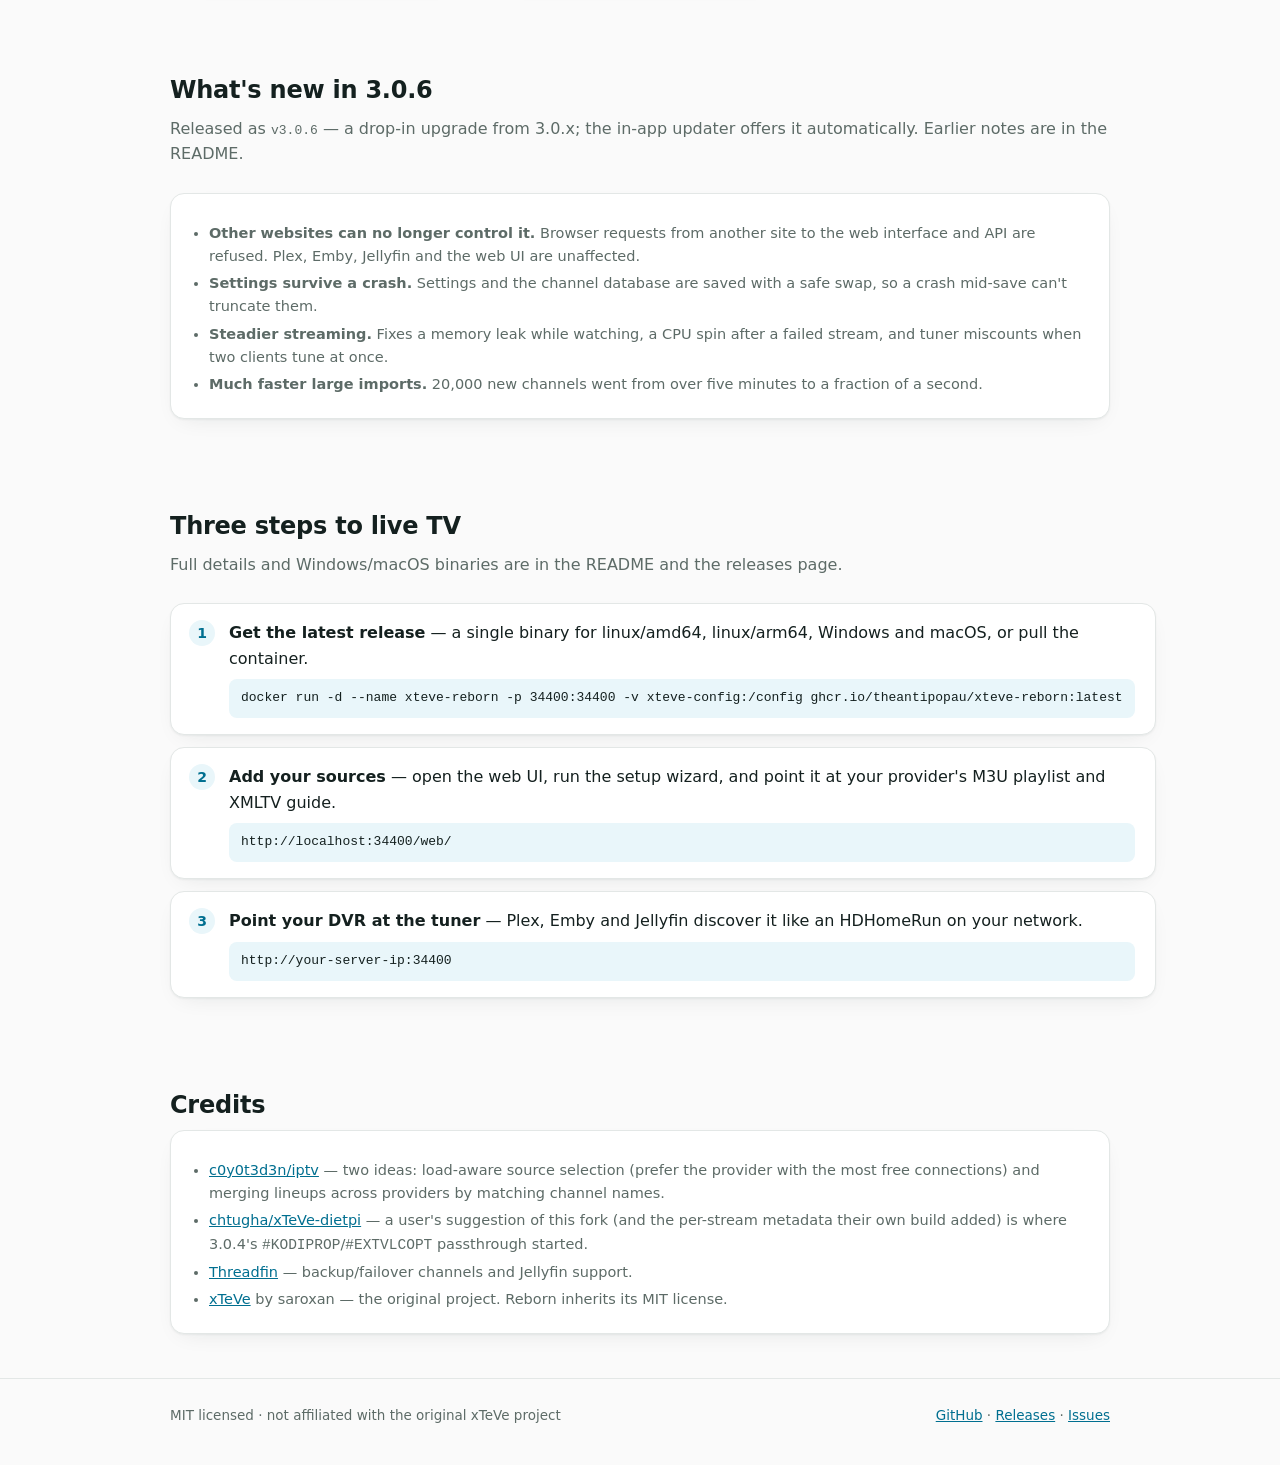
==== commit 65b2b6a0: "README and docs site: 3.0.6" ====
--- a/docs/index.html
+++ b/docs/index.html
@@ -146,7 +146,7 @@
       fork of the original xTeVe — faster, safer, and kept current.
     </p>
     <div class="cta">
-      <a class="btn primary" href="https://github.com/theantipopau/xteve-reborn/releases/latest">Download 3.0.5</a>
+      <a class="btn primary" href="https://github.com/theantipopau/xteve-reborn/releases/latest">Download 3.0.6</a>
       <a class="btn ghost" href="https://github.com/theantipopau/xteve-reborn#highlights-what-this-fork-fixes-or-adds-over-upstream-xteve">What this fork fixes</a>
       <a class="btn ghost" href="https://github.com/theantipopau/xteve-reborn">Source on GitHub</a>
     </div>
@@ -209,18 +209,19 @@
 
 <section id="whatsnew">
   <div class="wrap">
-    <h2>What's new in 3.0.5</h2>
-    <p class="sub">Released as <code>v3.0.5</code> — a drop-in upgrade from 3.0.x; the in-app updater offers
-    it automatically. The 3.0.4 notes are in the README.</p>
+    <h2>What's new in 3.0.6</h2>
+    <p class="sub">Released as <code>v3.0.6</code> — a drop-in upgrade from 3.0.x; the in-app updater offers
+    it automatically. Earlier notes are in the README.</p>
     <div class="credits card">
       <ul>
-        <li><strong>XMLTV mapping works again.</strong> The guide dropdown in a channel's mapping popup
-          saves the right value, so the channel list loads. Re-select the guide on channels mapped
-          while this was broken.</li>
-        <li><strong>Failover rejects non-stream responses.</strong> A provider's HTML error or
-          "too many connections" page served with status 200 is no longer picked as a stream.</li>
-        <li><strong>Dialogs in the app's own style.</strong> Restore, unsaved-settings and delete
-          confirmations no longer use the browser's blocking popup.</li>
+        <li><strong>Other websites can no longer control it.</strong> Browser requests from another site
+          to the web interface and API are refused. Plex, Emby, Jellyfin and the web UI are unaffected.</li>
+        <li><strong>Settings survive a crash.</strong> Settings and the channel database are saved with a
+          safe swap, so a crash mid-save can't truncate them.</li>
+        <li><strong>Steadier streaming.</strong> Fixes a memory leak while watching, a CPU spin after a
+          failed stream, and tuner miscounts when two clients tune at once.</li>
+        <li><strong>Much faster large imports.</strong> 20,000 new channels went from over five minutes to
+          a fraction of a second.</li>
       </ul>
     </div>
   </div>
